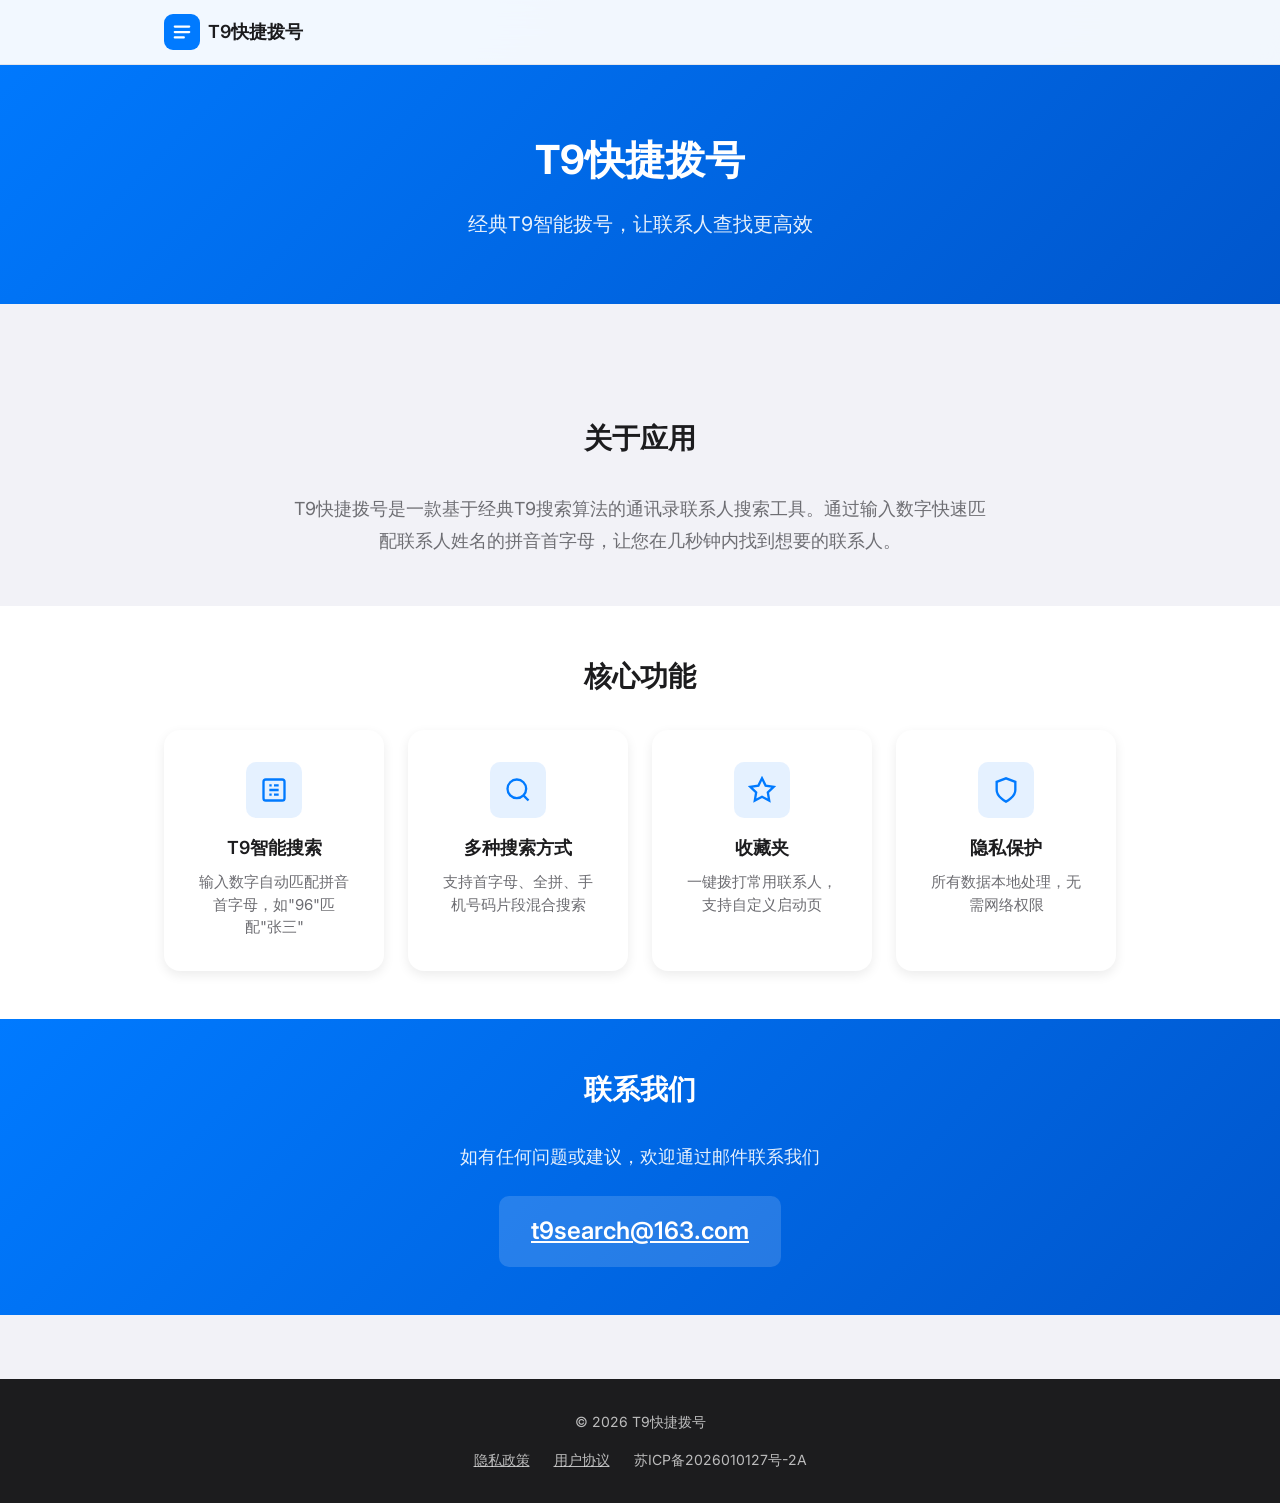
==== index.html @ c94786e4 "添加支持页面文件" ====
<!DOCTYPE html>
<html lang="zh-CN">
<head>
    <meta charset="UTF-8">
    <meta name="viewport" content="width=device-width, initial-scale=1.0">
    <meta name="description" content="T9快捷拨号 - 经典T9拨号键盘，快速搜索联系人">
    <title>T9快捷拨号</title>
    <link rel="stylesheet" href="css/styles.css">
    <link rel="preconnect" href="https://fonts.googleapis.com">
    <link rel="preconnect" href="https://fonts.gstatic.com" crossorigin>
    <link href="https://fonts.googleapis.com/css2?family=Inter:wght@400;500;600;700&display=swap" rel="stylesheet">
</head>
<body>
    <!-- 导航栏 -->
    <nav class="navbar" role="navigation" aria-label="主导航">
        <div class="container">
            <div class="nav-brand">
                <svg class="logo" viewBox="0 0 40 40" fill="none" xmlns="http://www.w3.org/2000/svg" aria-hidden="true">
                    <rect width="40" height="40" rx="10" fill="#007AFF"/>
                    <path d="M12 14h16M12 20h16M12 26h10" stroke="white" stroke-width="2.5" stroke-linecap="round"/>
                </svg>
                <span class="brand-name">T9快捷拨号</span>
            </div>
        </div>
    </nav>

    <!-- 页面头部 -->
    <header class="hero">
        <div class="container">
            <h1 class="hero-title">T9快捷拨号</h1>
            <p class="hero-subtitle">经典T9智能拨号，让联系人查找更高效</p>
        </div>
    </header>

    <main class="main-content">
        <!-- 应用介绍 -->
        <section id="about" class="section section-about">
            <div class="container">
                <h2 class="section-title">关于应用</h2>
                <p class="about-text">
                    T9快捷拨号是一款基于经典T9搜索算法的通讯录联系人搜索工具。通过输入数字快速匹配联系人姓名的拼音首字母，让您在几秒钟内找到想要的联系人。
                </p>
            </div>
        </section>

        <!-- 核心功能 -->
        <section id="features" class="section section-features">
            <div class="container">
                <h2 class="section-title">核心功能</h2>
                
                <div class="features-grid">
                    <div class="feature-card">
                        <div class="feature-icon">
                            <svg viewBox="0 0 24 24" fill="none" stroke="currentColor" stroke-width="2" aria-hidden="true">
                                <rect x="3" y="3" width="18" height="18" rx="2"/>
                                <path d="M8 12h8M8 8h2M8 16h2M12 8h4M12 16h4"/>
                            </svg>
                        </div>
                        <h3 class="feature-title">T9智能搜索</h3>
                        <p class="feature-desc">输入数字自动匹配拼音首字母，如"96"匹配"张三"</p>
                    </div>

                    <div class="feature-card">
                        <div class="feature-icon">
                            <svg viewBox="0 0 24 24" fill="none" stroke="currentColor" stroke-width="2" aria-hidden="true">
                                <circle cx="11" cy="11" r="8"/>
                                <path d="m21 21-4.35-4.35"/>
                            </svg>
                        </div>
                        <h3 class="feature-title">多种搜索方式</h3>
                        <p class="feature-desc">支持首字母、全拼、手机号码片段混合搜索</p>
                    </div>

                    <div class="feature-card">
                        <div class="feature-icon">
                            <svg viewBox="0 0 24 24" fill="none" stroke="currentColor" stroke-width="2" aria-hidden="true">
                                <path d="M12 2l3.09 6.26L22 9.27l-5 4.87 1.18 6.88L12 17.77l-6.18 3.25L7 14.14 2 9.27l6.91-1.01L12 2z"/>
                            </svg>
                        </div>
                        <h3 class="feature-title">收藏夹</h3>
                        <p class="feature-desc">一键拨打常用联系人，支持自定义启动页</p>
                    </div>

                    <div class="feature-card">
                        <div class="feature-icon">
                            <svg viewBox="0 0 24 24" fill="none" stroke="currentColor" stroke-width="2" aria-hidden="true">
                                <path d="M12 22s8-4 8-10V5l-8-3-8 3v7c0 6 8 10 8 10z"/>
                            </svg>
                        </div>
                        <h3 class="feature-title">隐私保护</h3>
                        <p class="feature-desc">所有数据本地处理，无需网络权限</p>
                    </div>
                </div>
            </div>
        </section>

        <!-- 联系我们 -->
        <section id="contact" class="section section-contact">
            <div class="container">
                <h2 class="section-title">联系我们</h2>
                <p class="contact-text">
                    如有任何问题或建议，欢迎通过邮件联系我们
                </p>
                <a href="mailto:t9search@163.com" class="contact-email">t9search@163.com</a>
            </div>
        </section>
    </main>

    <!-- 页脚 -->
    <footer class="footer">
        <div class="container">
            <div class="footer-content">
                <p class="footer-copyright">© 2026 T9快捷拨号</p>
                <div class="footer-links">
                    <a href="privacy.html">隐私政策</a>
                    <a href="terms.html">用户协议</a>
                    <span>苏ICP备2026010127号-2A</span>
                </div>
            </div>
        </div>
    </footer>
</body>
</html>
---- css/styles.css ----
/**
 * T9快捷拨号 - 应用介绍页面样式
 * 简洁单页设计
 * @author T9快捷拨号团队
 * @version 1.0.0
 */

/* ===== CSS变量定义 ===== */
:root {
    --primary-color: #007AFF;
    --primary-dark: #0056CC;
    --text-primary: #1C1C1E;
    --text-secondary: #6E6E73;
    --background: #F2F2F7;
    --surface: #FFFFFF;
    --border-color: #E5E5EA;
    
    --spacing-xs: 0.25rem;
    --spacing-sm: 0.5rem;
    --spacing-md: 1rem;
    --spacing-lg: 1.5rem;
    --spacing-xl: 2rem;
    --spacing-2xl: 3rem;
    --spacing-3xl: 4rem;
    
    --font-family: 'Inter', -apple-system, BlinkMacSystemFont, 'Segoe UI', Roboto, sans-serif;
    --radius-md: 10px;
    --radius-lg: 16px;
    --shadow-md: 0 4px 12px rgba(0, 0, 0, 0.08);
    --shadow-lg: 0 8px 24px rgba(0, 0, 0, 0.12);
}

/* ===== 基础样式 ===== */
*, *::before, *::after {
    box-sizing: border-box;
    margin: 0;
    padding: 0;
}

html {
    scroll-behavior: smooth;
}

body {
    font-family: var(--font-family);
    font-size: 16px;
    line-height: 1.6;
    color: var(--text-primary);
    background-color: var(--background);
}

.container {
    width: 100%;
    max-width: 1000px;
    margin: 0 auto;
    padding: 0 1.5rem;
}

/* ===== 导航栏 ===== */
.navbar {
    position: fixed;
    top: 0;
    left: 0;
    right: 0;
    z-index: 1000;
    background: rgba(255, 255, 255, 0.95);
    backdrop-filter: blur(20px);
    border-bottom: 1px solid var(--border-color);
}

.navbar .container {
    display: flex;
    align-items: center;
    height: 64px;
}

.nav-brand {
    display: flex;
    align-items: center;
    gap: 0.5rem;
}

.logo {
    width: 36px;
    height: 36px;
}

.brand-name {
    font-size: 1.125rem;
    font-weight: 600;
}

/* ===== 页面头部 ===== */
.hero {
    padding: calc(64px + 4rem) 0 4rem;
    background: linear-gradient(135deg, var(--primary-color) 0%, var(--primary-dark) 100%);
    color: white;
    text-align: center;
}

.hero-title {
    font-size: 2.5rem;
    font-weight: 700;
    margin-bottom: 1rem;
}

.hero-subtitle {
    font-size: 1.25rem;
    opacity: 0.9;
}

/* ===== 主要内容 ===== */
.main-content {
    padding: 4rem 0;
}

.section {
    padding: 3rem 0;
}

.section:nth-child(even) {
    background: var(--surface);
}

.section-title {
    font-size: 1.75rem;
    font-weight: 700;
    text-align: center;
    margin-bottom: 2rem;
}

/* ===== 关于应用 ===== */
.about-text {
    max-width: 700px;
    margin: 0 auto;
    font-size: 1.125rem;
    color: var(--text-secondary);
    text-align: center;
    line-height: 1.8;
}

/* ===== 核心功能 ===== */
.features-grid {
    display: grid;
    grid-template-columns: repeat(4, 1fr);
    gap: 1.5rem;
}

.feature-card {
    background: var(--surface);
    border-radius: var(--radius-lg);
    padding: 2rem;
    text-align: center;
    box-shadow: var(--shadow-md);
    transition: transform 0.25s ease, box-shadow 0.25s ease;
}

.feature-card:hover {
    transform: translateY(-4px);
    box-shadow: var(--shadow-lg);
}

.feature-icon {
    width: 56px;
    height: 56px;
    margin: 0 auto 1rem;
    background: rgba(0, 122, 255, 0.1);
    border-radius: var(--radius-md);
    display: flex;
    align-items: center;
    justify-content: center;
}

.feature-icon svg {
    width: 28px;
    height: 28px;
    color: var(--primary-color);
}

.feature-title {
    font-size: 1.125rem;
    font-weight: 600;
    margin-bottom: 0.5rem;
}

.feature-desc {
    font-size: 0.9375rem;
    color: var(--text-secondary);
    line-height: 1.5;
}

/* ===== 联系我们 ===== */
.section-contact {
    background: linear-gradient(135deg, var(--primary-color) 0%, var(--primary-dark) 100%);
    color: white;
    text-align: center;
}

.section-contact .section-title {
    color: white;
}

.contact-text {
    font-size: 1.125rem;
    opacity: 0.9;
    margin-bottom: 1.5rem;
}

.contact-email {
    display: inline-block;
    font-size: 1.5rem;
    font-weight: 600;
    color: white;
    padding: 1rem 2rem;
    background: rgba(255, 255, 255, 0.15);
    border-radius: var(--radius-md);
    transition: background 0.2s ease;
}

.contact-email:hover {
    background: rgba(255, 255, 255, 0.25);
    color: white;
}

/* ===== 页脚 ===== */
.footer {
    background: var(--text-primary);
    color: white;
    padding: 2rem 0;
}

.footer-content {
    display: flex;
    flex-direction: column;
    align-items: center;
    gap: 1rem;
}

.footer-copyright {
    font-size: 0.875rem;
    opacity: 0.7;
}

.footer-links {
    display: flex;
    gap: 1.5rem;
    flex-wrap: wrap;
    justify-content: center;
}

.footer-links a,
.footer-links span {
    font-size: 0.875rem;
    color: rgba(255, 255, 255, 0.7);
}

.footer-links a:hover {
    color: white;
}

/* ===== 响应式 ===== */
@media (max-width: 900px) {
    .features-grid {
        grid-template-columns: repeat(2, 1fr);
    }
}

@media (max-width: 600px) {
    .hero-title {
        font-size: 2rem;
    }
    
    .hero-subtitle {
        font-size: 1rem;
    }
    
    .features-grid {
        grid-template-columns: 1fr;
    }
    
    .contact-email {
        font-size: 1.25rem;
        padding: 0.875rem 1.5rem;
    }
    
    .footer-links {
        flex-direction: column;
        gap: 0.5rem;
    }
}
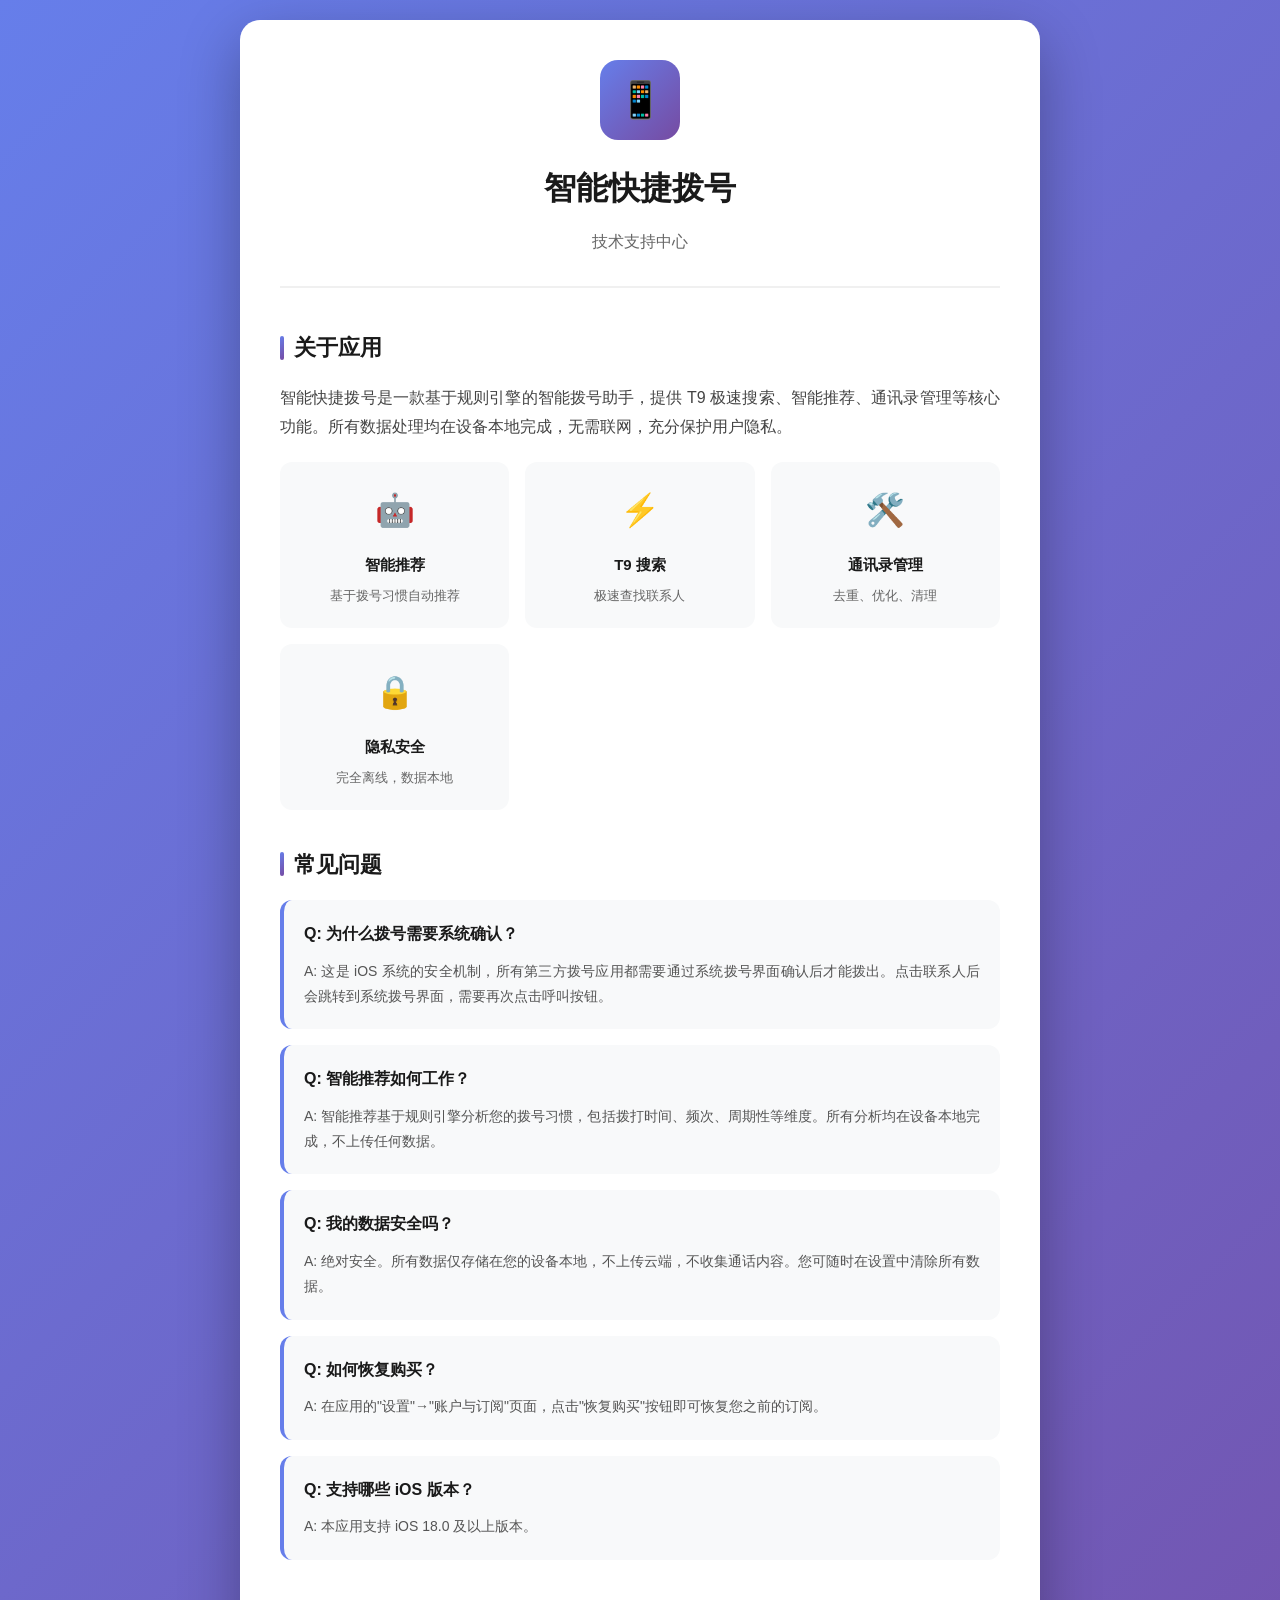
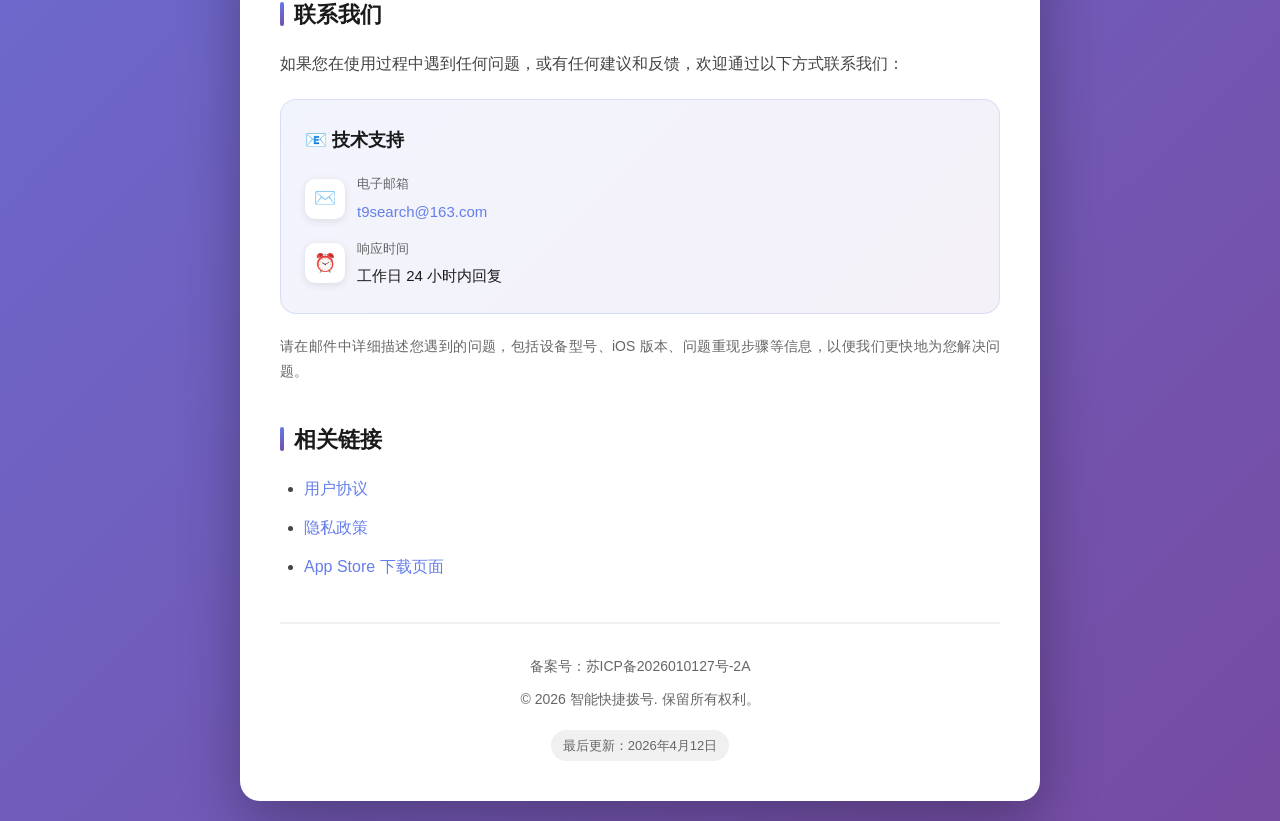
==== commit 48810532: "Update index.html" ====
--- a/index.html
+++ b/index.html
@@ -3,121 +3,370 @@
 <head>
     <meta charset="UTF-8">
     <meta name="viewport" content="width=device-width, initial-scale=1.0">
-    <meta name="description" content="T9快捷拨号 - 经典T9拨号键盘，快速搜索联系人">
-    <title>T9快捷拨号</title>
-    <link rel="stylesheet" href="css/styles.css">
-    <link rel="preconnect" href="https://fonts.googleapis.com">
-    <link rel="preconnect" href="https://fonts.gstatic.com" crossorigin>
-    <link href="https://fonts.googleapis.com/css2?family=Inter:wght@400;500;600;700&display=swap" rel="stylesheet">
+    <title>技术支持 - 智能快捷拨号</title>
+    <style>
+        * {
+            margin: 0;
+            padding: 0;
+            box-sizing: border-box;
+        }
+
+        body {
+            font-family: -apple-system, BlinkMacSystemFont, "Segoe UI", "PingFang SC", "Hiragino Sans GB", "Microsoft YaHei", sans-serif;
+            line-height: 1.8;
+            color: #333;
+            background: linear-gradient(135deg, #667eea 0%, #764ba2 100%);
+            min-height: 100vh;
+            padding: 20px;
+        }
+
+        .container {
+            max-width: 800px;
+            margin: 0 auto;
+            background: white;
+            border-radius: 20px;
+            padding: 40px;
+            box-shadow: 0 20px 60px rgba(0, 0, 0, 0.3);
+        }
+
+        header {
+            text-align: center;
+            margin-bottom: 40px;
+            padding-bottom: 30px;
+            border-bottom: 2px solid #f0f0f0;
+        }
+
+        .app-icon {
+            width: 80px;
+            height: 80px;
+            background: linear-gradient(135deg, #667eea 0%, #764ba2 100%);
+            border-radius: 18px;
+            margin: 0 auto 20px;
+            display: flex;
+            align-items: center;
+            justify-content: center;
+            font-size: 36px;
+            color: white;
+        }
+
+        h1 {
+            font-size: 32px;
+            color: #1a1a1a;
+            margin-bottom: 10px;
+            font-weight: 700;
+        }
+
+        .subtitle {
+            color: #666;
+            font-size: 16px;
+        }
+
+        .section {
+            margin-bottom: 35px;
+        }
+
+        .section h2 {
+            font-size: 22px;
+            color: #1a1a1a;
+            margin-bottom: 16px;
+            font-weight: 600;
+            display: flex;
+            align-items: center;
+            gap: 10px;
+        }
+
+        .section h2::before {
+            content: '';
+            width: 4px;
+            height: 24px;
+            background: linear-gradient(135deg, #667eea 0%, #764ba2 100%);
+            border-radius: 2px;
+        }
+
+        .section p {
+            color: #444;
+            margin-bottom: 12px;
+            text-align: justify;
+        }
+
+        .section ul {
+            margin: 12px 0;
+            padding-left: 24px;
+        }
+
+        .section li {
+            color: #444;
+            margin-bottom: 10px;
+        }
+
+        .contact-card {
+            background: linear-gradient(135deg, #667eea15 0%, #764ba215 100%);
+            border-radius: 16px;
+            padding: 24px;
+            margin: 20px 0;
+            border: 1px solid #667eea30;
+        }
+
+        .contact-card h3 {
+            font-size: 18px;
+            color: #1a1a1a;
+            margin-bottom: 16px;
+            display: flex;
+            align-items: center;
+            gap: 8px;
+        }
+
+        .contact-item {
+            display: flex;
+            align-items: center;
+            gap: 12px;
+            margin-bottom: 12px;
+        }
+
+        .contact-item:last-child {
+            margin-bottom: 0;
+        }
+
+        .contact-icon {
+            width: 40px;
+            height: 40px;
+            background: white;
+            border-radius: 10px;
+            display: flex;
+            align-items: center;
+            justify-content: center;
+            font-size: 18px;
+            box-shadow: 0 2px 8px rgba(0,0,0,0.1);
+        }
+
+        .contact-info {
+            flex: 1;
+        }
+
+        .contact-label {
+            font-size: 13px;
+            color: #666;
+            margin-bottom: 2px;
+        }
+
+        .contact-value {
+            font-size: 15px;
+            color: #1a1a1a;
+            font-weight: 500;
+        }
+
+        .contact-value a {
+            color: #667eea;
+            text-decoration: none;
+        }
+
+        .contact-value a:hover {
+            text-decoration: underline;
+        }
+
+        .faq-item {
+            background: #f8f9fa;
+            border-radius: 12px;
+            padding: 20px;
+            margin-bottom: 16px;
+            border-left: 4px solid #667eea;
+        }
+
+        .faq-item h4 {
+            font-size: 16px;
+            color: #1a1a1a;
+            margin-bottom: 10px;
+            font-weight: 600;
+        }
+
+        .faq-item p {
+            color: #555;
+            font-size: 14px;
+            margin: 0;
+        }
+
+        .feature-grid {
+            display: grid;
+            grid-template-columns: repeat(auto-fit, minmax(200px, 1fr));
+            gap: 16px;
+            margin-top: 20px;
+        }
+
+        .feature-card {
+            background: #f8f9fa;
+            border-radius: 12px;
+            padding: 20px;
+            text-align: center;
+        }
+
+        .feature-icon {
+            font-size: 32px;
+            margin-bottom: 12px;
+        }
+
+        .feature-title {
+            font-size: 15px;
+            font-weight: 600;
+            color: #1a1a1a;
+            margin-bottom: 6px;
+        }
+
+        .feature-desc {
+            font-size: 13px;
+            color: #666;
+        }
+
+        .footer {
+            text-align: center;
+            margin-top: 40px;
+            padding-top: 30px;
+            border-top: 2px solid #f0f0f0;
+            color: #666;
+            font-size: 14px;
+        }
+
+        .footer p {
+            margin-bottom: 8px;
+        }
+
+        .update-time {
+            background: #f0f0f0;
+            padding: 4px 12px;
+            border-radius: 20px;
+            font-size: 13px;
+            display: inline-block;
+            margin-top: 10px;
+        }
+
+        @media (max-width: 768px) {
+            .container {
+                padding: 24px;
+            }
+
+            h1 {
+                font-size: 26px;
+            }
+
+            .section h2 {
+                font-size: 20px;
+            }
+
+            .feature-grid {
+                grid-template-columns: 1fr;
+            }
+        }
+    </style>
 </head>
 <body>
-    <!-- 导航栏 -->
-    <nav class="navbar" role="navigation" aria-label="主导航">
-        <div class="container">
-            <div class="nav-brand">
-                <svg class="logo" viewBox="0 0 40 40" fill="none" xmlns="http://www.w3.org/2000/svg" aria-hidden="true">
-                    <rect width="40" height="40" rx="10" fill="#007AFF"/>
-                    <path d="M12 14h16M12 20h16M12 26h10" stroke="white" stroke-width="2.5" stroke-linecap="round"/>
-                </svg>
-                <span class="brand-name">T9快捷拨号</span>
-            </div>
-        </div>
-    </nav>
-
-    <!-- 页面头部 -->
-    <header class="hero">
-        <div class="container">
-            <h1 class="hero-title">T9快捷拨号</h1>
-            <p class="hero-subtitle">经典T9智能拨号，让联系人查找更高效</p>
-        </div>
-    </header>
-
-    <main class="main-content">
-        <!-- 应用介绍 -->
-        <section id="about" class="section section-about">
-            <div class="container">
-                <h2 class="section-title">关于应用</h2>
-                <p class="about-text">
-                    T9快捷拨号是一款基于经典T9搜索算法的通讯录联系人搜索工具。通过输入数字快速匹配联系人姓名的拼音首字母，让您在几秒钟内找到想要的联系人。
-                </p>
-            </div>
-        </section>
-
-        <!-- 核心功能 -->
-        <section id="features" class="section section-features">
-            <div class="container">
-                <h2 class="section-title">核心功能</h2>
+    <div class="container">
+        <header>
+            <div class="app-icon">📱</div>
+            <h1>智能快捷拨号</h1>
+            <p class="subtitle">技术支持中心</p>
+        </header>
+
+        <div class="section">
+            <h2>关于应用</h2>
+            <p>智能快捷拨号是一款基于规则引擎的智能拨号助手，提供 T9 极速搜索、智能推荐、通讯录管理等核心功能。所有数据处理均在设备本地完成，无需联网，充分保护用户隐私。</p>
+            
+            <div class="feature-grid">
+                <div class="feature-card">
+                    <div class="feature-icon">🤖</div>
+                    <div class="feature-title">智能推荐</div>
+                    <div class="feature-desc">基于拨号习惯自动推荐</div>
+                </div>
+                <div class="feature-card">
+                    <div class="feature-icon">⚡️</div>
+                    <div class="feature-title">T9 搜索</div>
+                    <div class="feature-desc">极速查找联系人</div>
+                </div>
+                <div class="feature-card">
+                    <div class="feature-icon">🛠️</div>
+                    <div class="feature-title">通讯录管理</div>
+                    <div class="feature-desc">去重、优化、清理</div>
+                </div>
+                <div class="feature-card">
+                    <div class="feature-icon">🔒</div>
+                    <div class="feature-title">隐私安全</div>
+                    <div class="feature-desc">完全离线，数据本地</div>
+                </div>
+            </div>
+        </div>
+
+        <div class="section">
+            <h2>常见问题</h2>
+            
+            <div class="faq-item">
+                <h4>Q: 为什么拨号需要系统确认？</h4>
+                <p>A: 这是 iOS 系统的安全机制，所有第三方拨号应用都需要通过系统拨号界面确认后才能拨出。点击联系人后会跳转到系统拨号界面，需要再次点击呼叫按钮。</p>
+            </div>
+
+            <div class="faq-item">
+                <h4>Q: 智能推荐如何工作？</h4>
+                <p>A: 智能推荐基于规则引擎分析您的拨号习惯，包括拨打时间、频次、周期性等维度。所有分析均在设备本地完成，不上传任何数据。</p>
+            </div>
+
+            <div class="faq-item">
+                <h4>Q: 我的数据安全吗？</h4>
+                <p>A: 绝对安全。所有数据仅存储在您的设备本地，不上传云端，不收集通话内容。您可随时在设置中清除所有数据。</p>
+            </div>
+
+            <div class="faq-item">
+                <h4>Q: 如何恢复购买？</h4>
+                <p>A: 在应用的"设置"→"账户与订阅"页面，点击"恢复购买"按钮即可恢复您之前的订阅。</p>
+            </div>
+
+            <div class="faq-item">
+                <h4>Q: 支持哪些 iOS 版本？</h4>
+                <p>A: 本应用支持 iOS 18.0 及以上版本。</p>
+            </div>
+        </div>
+
+        <div class="section">
+            <h2>联系我们</h2>
+            <p>如果您在使用过程中遇到任何问题，或有任何建议和反馈，欢迎通过以下方式联系我们：</p>
+            
+            <div class="contact-card">
+                <h3>📧 技术支持</h3>
                 
-                <div class="features-grid">
-                    <div class="feature-card">
-                        <div class="feature-icon">
-                            <svg viewBox="0 0 24 24" fill="none" stroke="currentColor" stroke-width="2" aria-hidden="true">
-                                <rect x="3" y="3" width="18" height="18" rx="2"/>
-                                <path d="M8 12h8M8 8h2M8 16h2M12 8h4M12 16h4"/>
-                            </svg>
+                <div class="contact-item">
+                    <div class="contact-icon">✉️</div>
+                    <div class="contact-info">
+                        <div class="contact-label">电子邮箱</div>
+                        <div class="contact-value">
+                            <a href="mailto:t9search@163.com">t9search@163.com</a>
                         </div>
-                        <h3 class="feature-title">T9智能搜索</h3>
-                        <p class="feature-desc">输入数字自动匹配拼音首字母，如"96"匹配"张三"</p>
                     </div>
-
-                    <div class="feature-card">
-                        <div class="feature-icon">
-                            <svg viewBox="0 0 24 24" fill="none" stroke="currentColor" stroke-width="2" aria-hidden="true">
-                                <circle cx="11" cy="11" r="8"/>
-                                <path d="m21 21-4.35-4.35"/>
-                            </svg>
-                        </div>
-                        <h3 class="feature-title">多种搜索方式</h3>
-                        <p class="feature-desc">支持首字母、全拼、手机号码片段混合搜索</p>
+                </div>
+
+                <div class="contact-item">
+                    <div class="contact-icon">⏰</div>
+                    <div class="contact-info">
+                        <div class="contact-label">响应时间</div>
+                        <div class="contact-value">工作日 24 小时内回复</div>
                     </div>
-
-                    <div class="feature-card">
-                        <div class="feature-icon">
-                            <svg viewBox="0 0 24 24" fill="none" stroke="currentColor" stroke-width="2" aria-hidden="true">
-                                <path d="M12 2l3.09 6.26L22 9.27l-5 4.87 1.18 6.88L12 17.77l-6.18 3.25L7 14.14 2 9.27l6.91-1.01L12 2z"/>
-                            </svg>
-                        </div>
-                        <h3 class="feature-title">收藏夹</h3>
-                        <p class="feature-desc">一键拨打常用联系人，支持自定义启动页</p>
-                    </div>
-
-                    <div class="feature-card">
-                        <div class="feature-icon">
-                            <svg viewBox="0 0 24 24" fill="none" stroke="currentColor" stroke-width="2" aria-hidden="true">
-                                <path d="M12 22s8-4 8-10V5l-8-3-8 3v7c0 6 8 10 8 10z"/>
-                            </svg>
-                        </div>
-                        <h3 class="feature-title">隐私保护</h3>
-                        <p class="feature-desc">所有数据本地处理，无需网络权限</p>
-                    </div>
-                </div>
-            </div>
-        </section>
-
-        <!-- 联系我们 -->
-        <section id="contact" class="section section-contact">
-            <div class="container">
-                <h2 class="section-title">联系我们</h2>
-                <p class="contact-text">
-                    如有任何问题或建议，欢迎通过邮件联系我们
-                </p>
-                <a href="mailto:t9search@163.com" class="contact-email">t9search@163.com</a>
-            </div>
-        </section>
-    </main>
-
-    <!-- 页脚 -->
-    <footer class="footer">
-        <div class="container">
-            <div class="footer-content">
-                <p class="footer-copyright">© 2026 T9快捷拨号</p>
-                <div class="footer-links">
-                    <a href="privacy.html">隐私政策</a>
-                    <a href="terms.html">用户协议</a>
-                    <span>苏ICP备2026010127号-2A</span>
-                </div>
-            </div>
-        </div>
-    </footer>
+                </div>
+            </div>
+
+            <p style="margin-top: 16px; font-size: 14px; color: #666;">
+                请在邮件中详细描述您遇到的问题，包括设备型号、iOS 版本、问题重现步骤等信息，以便我们更快地为您解决问题。
+            </p>
+        </div>
+
+        <div class="section">
+            <h2>相关链接</h2>
+            <ul>
+                <li><a href="user-agreement.html" style="color: #667eea; text-decoration: none;">用户协议</a></li>
+                <li><a href="privacy-policy.html" style="color: #667eea; text-decoration: none;">隐私政策</a></li>
+                <li><a href="https://apps.apple.com/app/idYOUR_APP_ID" style="color: #667eea; text-decoration: none;">App Store 下载页面</a></li>
+            </ul>
+        </div>
+
+        <div class="footer">
+            <p>备案号：苏ICP备2026010127号-2A</p>
+            <p>© 2026 智能快捷拨号. 保留所有权利。</p>
+            <span class="update-time">最后更新：2026年4月12日</span>
+        </div>
+    </div>
 </body>
 </html>
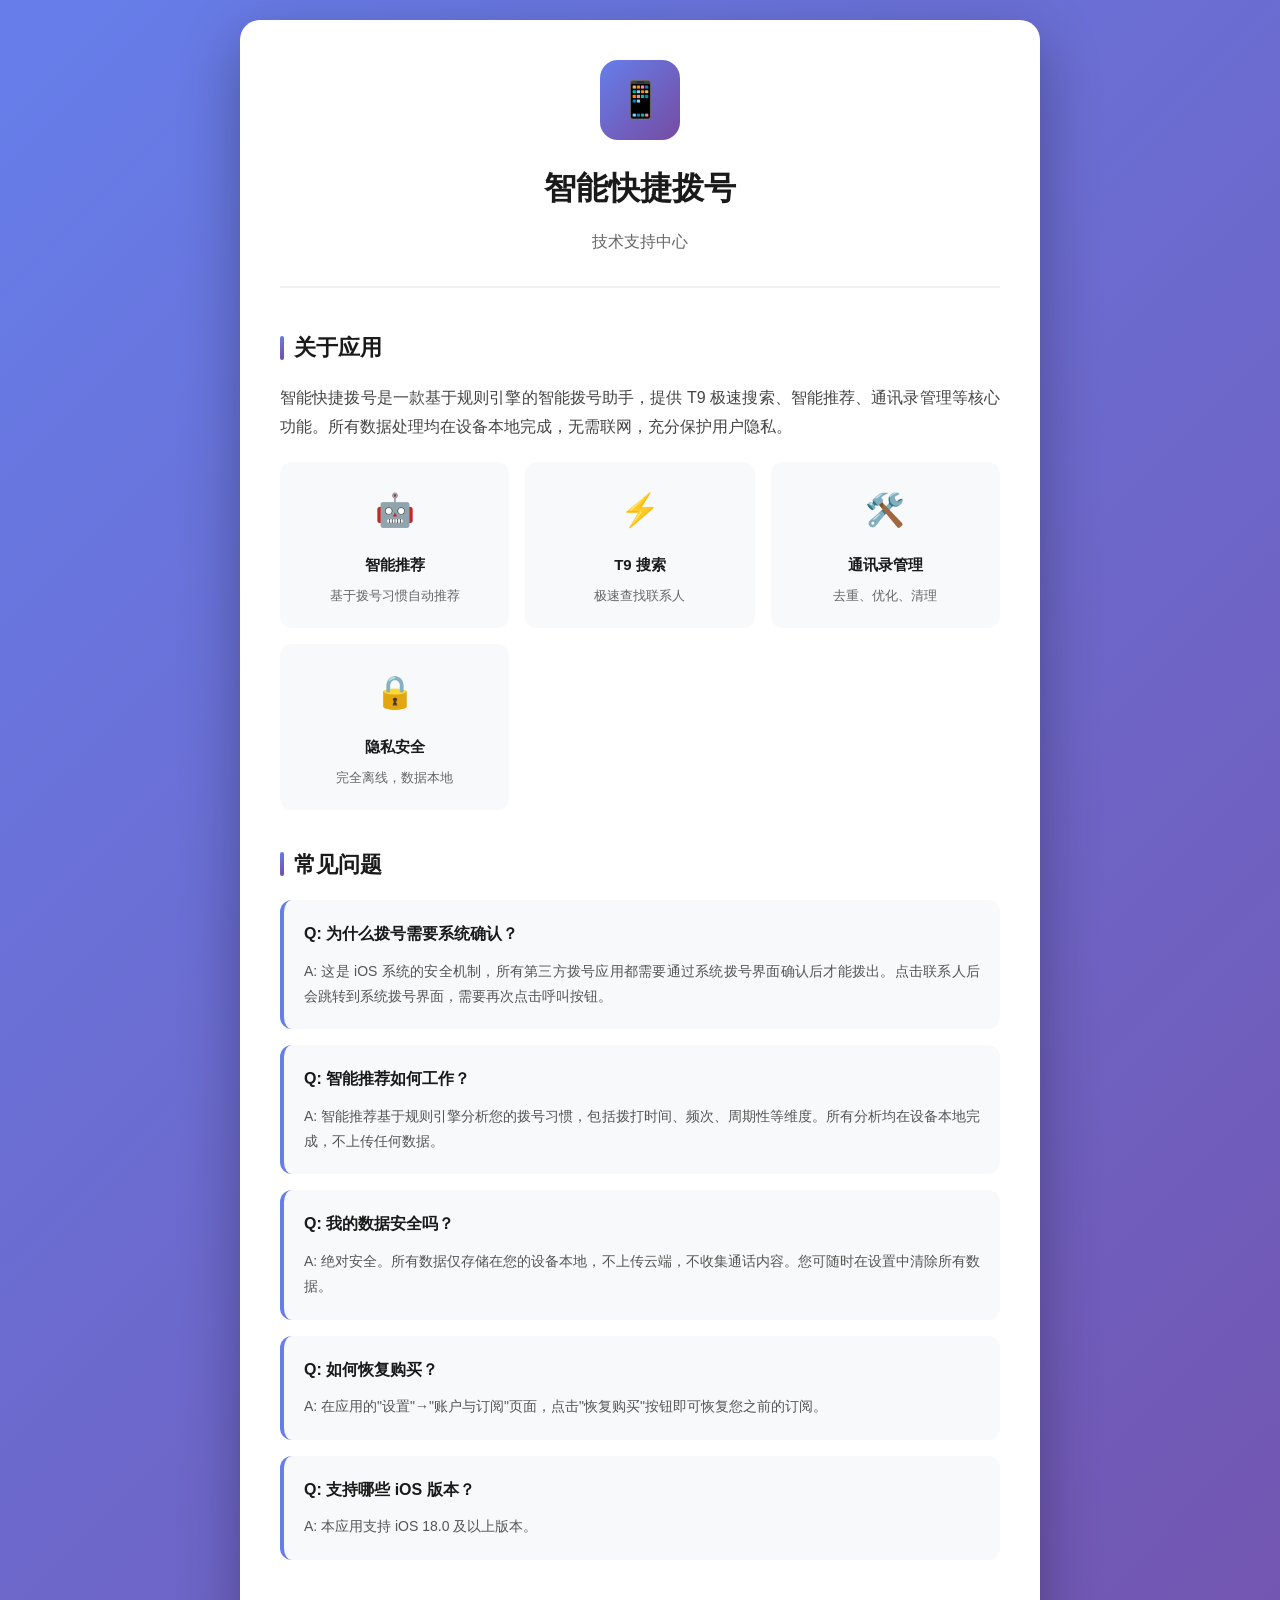
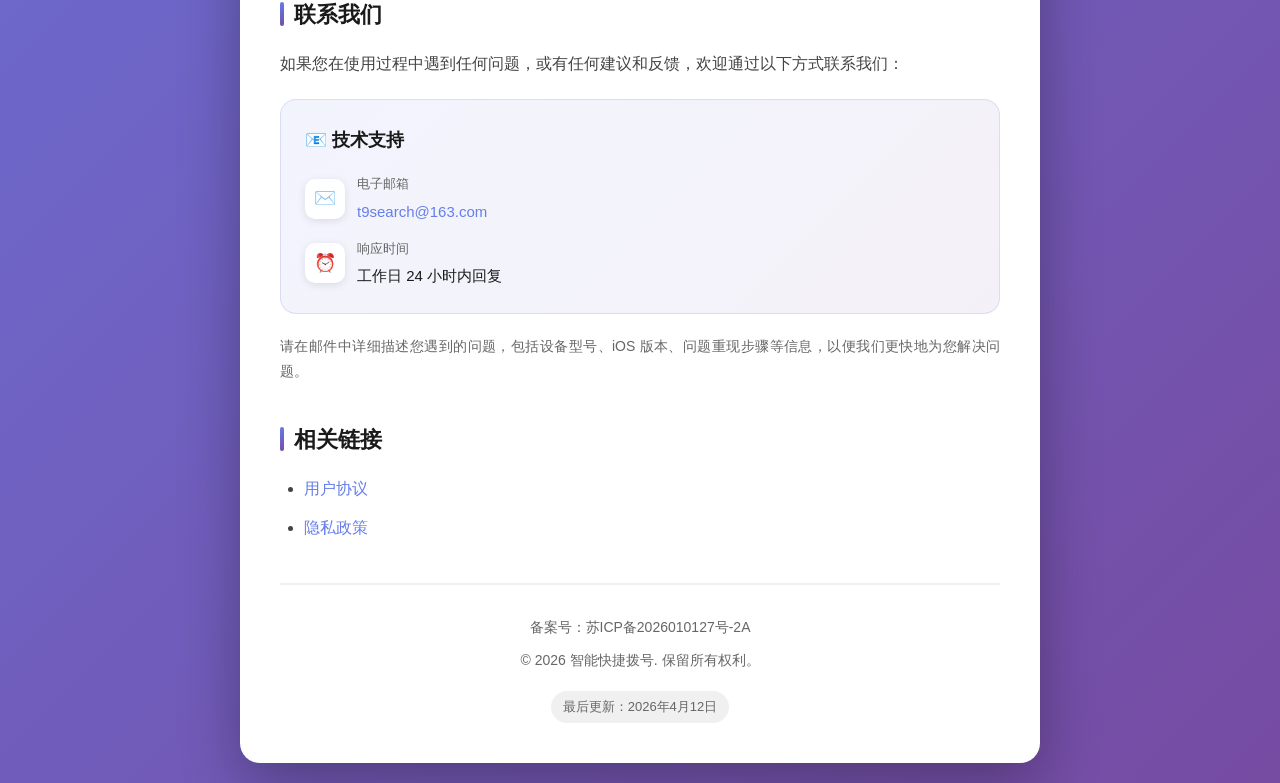
==== commit 439463e9: "Update index.html" ====
--- a/index.html
+++ b/index.html
@@ -356,9 +356,9 @@
         <div class="section">
             <h2>相关链接</h2>
             <ul>
-                <li><a href="user-agreement.html" style="color: #667eea; text-decoration: none;">用户协议</a></li>
-                <li><a href="privacy-policy.html" style="color: #667eea; text-decoration: none;">隐私政策</a></li>
-                <li><a href="https://apps.apple.com/app/idYOUR_APP_ID" style="color: #667eea; text-decoration: none;">App Store 下载页面</a></li>
+                <li><a href="terms.html" style="color: #667eea; text-decoration: none;">用户协议</a></li>
+                <li><a href="privacy.html" style="color: #667eea; text-decoration: none;">隐私政策</a></li>
+            
             </ul>
         </div>
 
